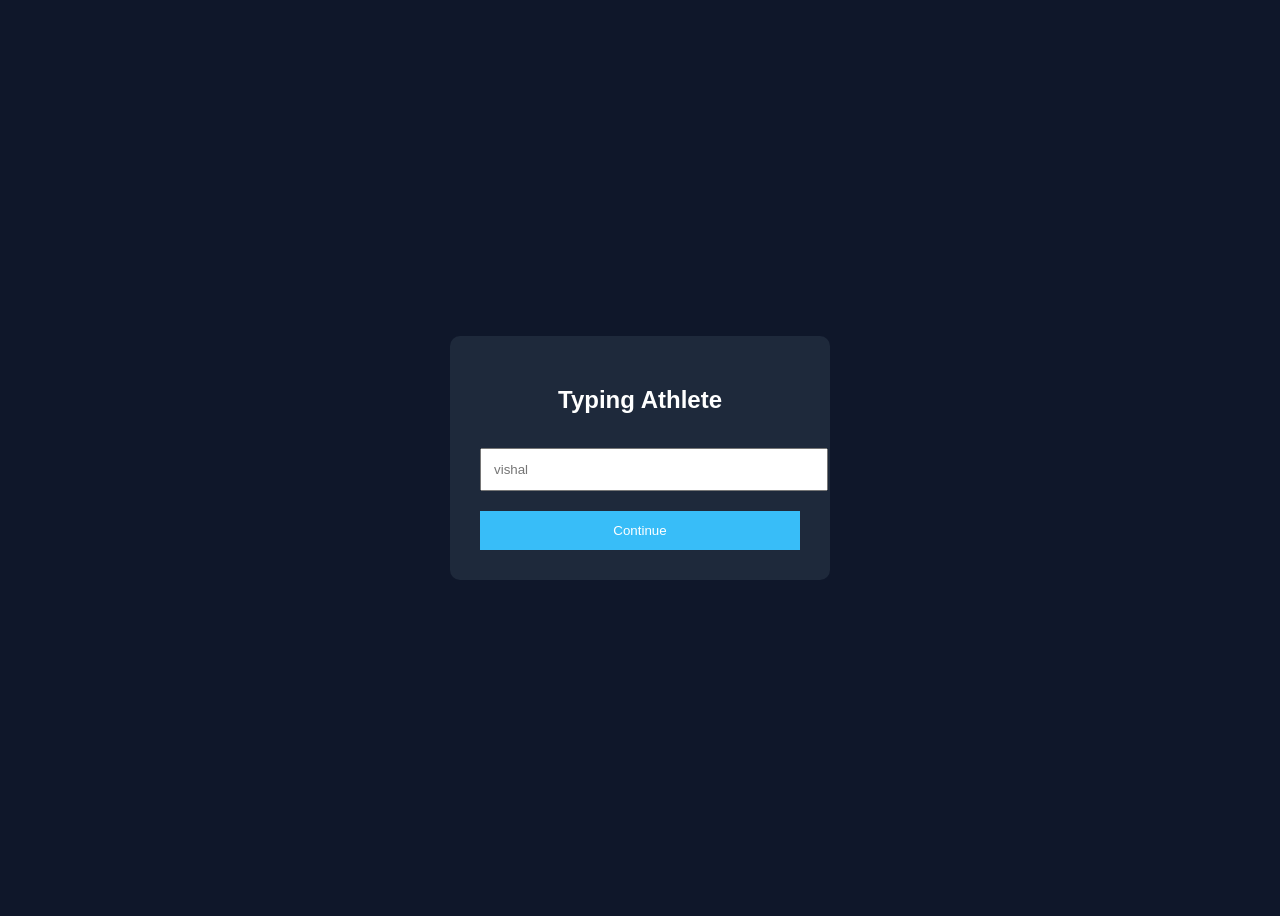
==== login.html @ ab13ba8a "first commit" ====
<!DOCTYPE html>
<html lang="en">
<head>
<meta charset="UTF-8">
<meta name="viewport" content="width=device-width, initial-scale=1.0">
<title>Login - Typing Athlete</title>

<style>
body{
    background:#0f172a;
    display:flex;
    justify-content:center;
    align-items:center;
    height:100vh;
    font-family:Arial;
}

.box{
    background:#1e293b;
    padding:30px;
    border-radius:10px;
    width:320px;
}

h2{
    color:white;
    text-align:center;
}

input{
    width:100%;
    padding:12px;
    margin-top:15px;
}

button{
    width:100%;
    padding:12px;
    margin-top:20px;
    background:#38bdf8;
    border:none;
    color:white;
    cursor:pointer;
}
</style>

</head>
<body>

<div class="box">

<h2>Typing Athlete</h2>

<input
type="text"
id="name"
placeholder="vishal">

<button onclick="login()">
Continue
</button>

</div>

<script>
function login(){

let name=document.getElementById("name").value;

localStorage.setItem("player",name);

window.location.href="index.html";

}
</script>

</body>
</html>
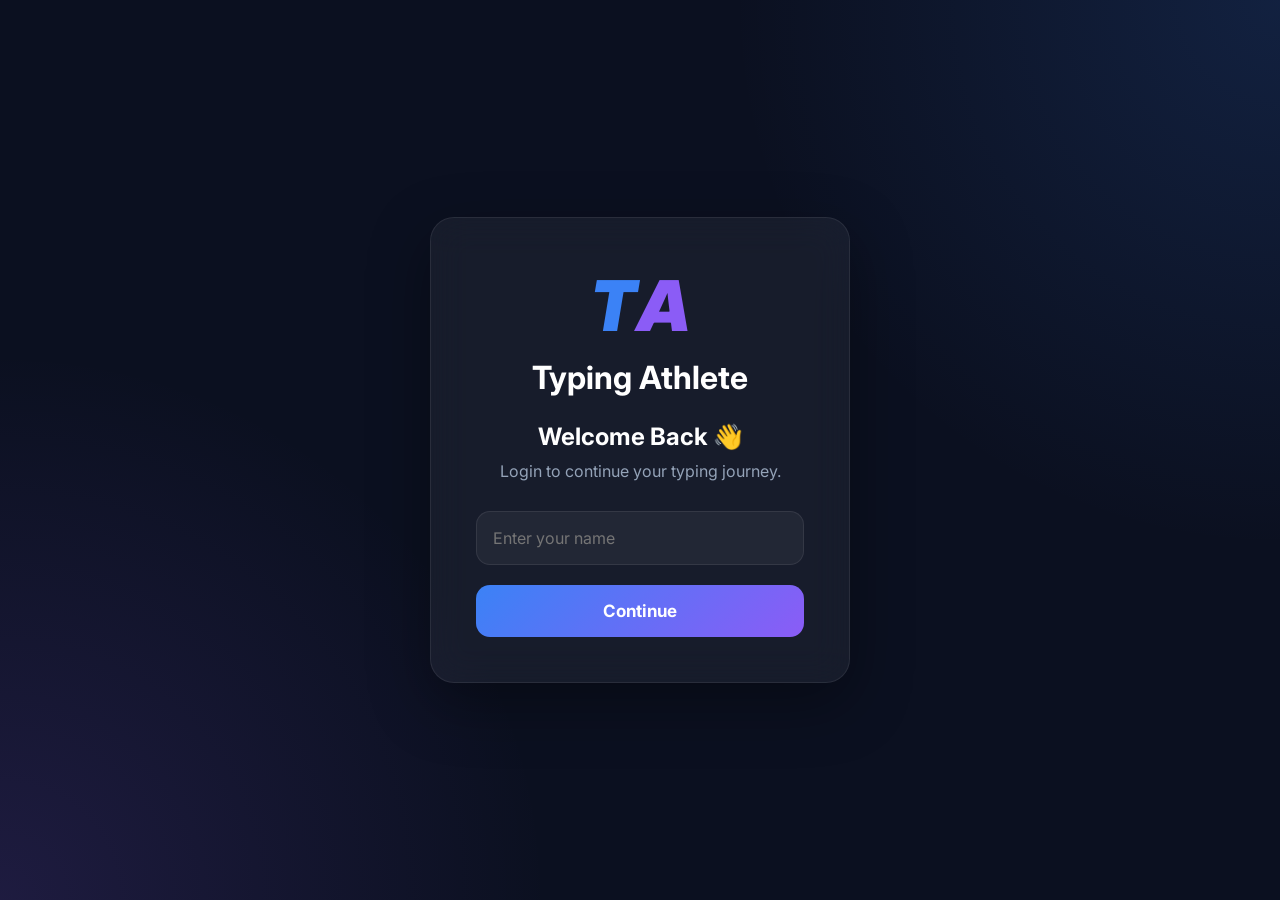
==== commit 24ebce4b: "Day 5 - Dashboard completed and navigation updated" ====
--- a/login.html
+++ b/login.html
@@ -1,78 +1,57 @@
 <!DOCTYPE html>
 <html lang="en">
+
 <head>
+
 <meta charset="UTF-8">
 <meta name="viewport" content="width=device-width, initial-scale=1.0">
-<title>Login - Typing Athlete</title>
 
-<style>
-body{
-    background:#0f172a;
-    display:flex;
-    justify-content:center;
-    align-items:center;
-    height:100vh;
-    font-family:Arial;
-}
+<title>Typing Athlete | Login</title>
 
-.box{
-    background:#1e293b;
-    padding:30px;
-    border-radius:10px;
-    width:320px;
-}
+<link rel="preconnect" href="https://fonts.googleapis.com">
+<link rel="preconnect" href="https://fonts.gstatic.com" crossorigin>
 
-h2{
-    color:white;
-    text-align:center;
-}
+<link href="https://fonts.googleapis.com/css2?family=Inter:wght@400;500;600;700;800&display=swap" rel="stylesheet">
 
-input{
-    width:100%;
-    padding:12px;
-    margin-top:15px;
-}
-
-button{
-    width:100%;
-    padding:12px;
-    margin-top:20px;
-    background:#38bdf8;
-    border:none;
-    color:white;
-    cursor:pointer;
-}
-</style>
+<link rel="stylesheet" href="css/login.css">
 
 </head>
+
 <body>
 
-<div class="box">
+<div class="login-container">
 
-<h2>Typing Athlete</h2>
+    <div class="login-card">
 
-<input
-type="text"
-id="name"
-placeholder="vishal">
+        <div class="logo">
 
-<button onclick="login()">
-Continue
-</button>
+            <div class="ta-logo">
+                <span class="t">T</span>
+                <span class="a">A</span>
+            </div>
+
+            <h1>Typing Athlete</h1>
+
+        </div>
+
+        <h2>Welcome Back 👋</h2>
+
+        <p>Login to continue your typing journey.</p>
+
+        <input
+        type="text"
+        id="username"
+        placeholder="Enter your name">
+
+        <button id="login-btn">
+            Continue
+        </button>
+
+    </div>
 
 </div>
 
-<script>
-function login(){
-
-let name=document.getElementById("name").value;
-
-localStorage.setItem("player",name);
-
-window.location.href="index.html";
-
-}
-</script>
+<script src="js/login.js"></script>
 
 </body>
 </html>
--- a/css/login.css
+++ b/css/login.css
@@ -0,0 +1,169 @@
+*{
+    margin:0;
+    padding:0;
+    box-sizing:border-box;
+    font-family:'Inter',sans-serif;
+}
+
+body{
+
+    min-height:100vh;
+
+    display:flex;
+    justify-content:center;
+    align-items:center;
+
+    background:#0B1020;
+
+    background:
+    radial-gradient(circle at top right,
+    rgba(59,130,246,.15),
+    transparent 35%),
+
+    radial-gradient(circle at bottom left,
+    rgba(139,92,246,.15),
+    transparent 35%),
+
+    #0B1020;
+
+}
+
+.login-card{
+
+    width:420px;
+
+    padding:45px;
+
+    background:rgba(255,255,255,.05);
+
+    border:1px solid rgba(255,255,255,.08);
+
+    border-radius:24px;
+
+    backdrop-filter:blur(18px);
+
+    text-align:center;
+
+    box-shadow:0 20px 60px rgba(0,0,0,.35);
+
+}
+
+.logo{
+
+    display:flex;
+
+    flex-direction:column;
+
+    align-items:center;
+
+    margin-bottom:25px;
+
+}
+
+.ta-logo{
+
+    font-size:70px;
+
+    font-weight:900;
+
+    font-style:italic;
+
+}
+
+.t{
+
+    color:#3B82F6;
+
+}
+
+.a{
+
+    color:#8B5CF6;
+
+    margin-left:-12px;
+
+}
+
+h1{
+
+    color:#fff;
+
+    margin-top:10px;
+
+}
+
+h2{
+
+    color:#fff;
+
+    margin-bottom:10px;
+
+}
+
+p{
+
+    color:#94A3B8;
+
+    margin-bottom:30px;
+
+}
+
+input{
+
+    width:100%;
+
+    padding:16px;
+
+    border-radius:14px;
+
+    border:1px solid rgba(255,255,255,.08);
+
+    background:rgba(255,255,255,.05);
+
+    color:#fff;
+
+    font-size:16px;
+
+    outline:none;
+
+    margin-bottom:20px;
+
+}
+
+input:focus{
+
+    border-color:#3B82F6;
+
+}
+
+button{
+
+    width:100%;
+
+    padding:16px;
+
+    border:none;
+
+    border-radius:14px;
+
+    cursor:pointer;
+
+    color:#fff;
+
+    font-size:17px;
+
+    font-weight:700;
+
+    background:linear-gradient(135deg,#3B82F6,#8B5CF6);
+
+    transition:.3s;
+
+}
+
+button:hover{
+
+    transform:translateY(-3px);
+
+    box-shadow:0 15px 35px rgba(59,130,246,.30);
+
+}
